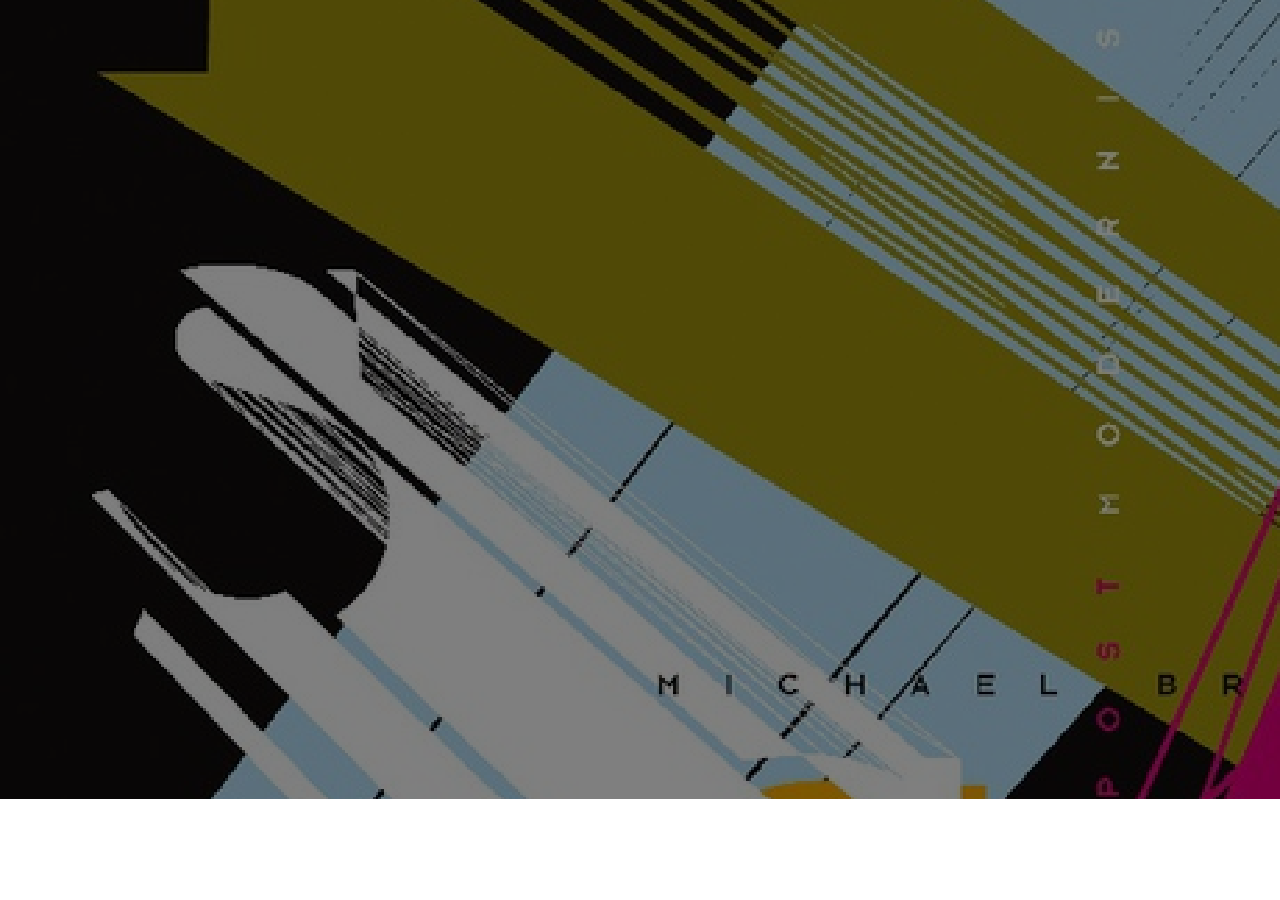
==== sub2.html @ 66ad979d "Add files via upload" ====
<!DOCTYPE html>
<html lang="ko">
<head>
    <meta charset="UTF-8">
    <meta http-equiv="X-UA-Compatible" content="IE=edge">
    <meta name="viewport" content="width=device-width, initial-scale=1.0">
    <title>Work</title>
    <link rel="stylesheet" href="./master.css">
</head>
<body>
    <div class="sub2 sub2_img">
    </div>
</body>
</html>
---- master.css ----
/* html 기본요소 reset */
html, body, div, img {
    margin: 0;
    padding: 0;
    border: 0;
    font-size: 100%;
    font: inherit;
    vertical-align: baseline;
}

.index1 {
    background-image:url(./img/index1.png);
    width: 100vw;
    height: 100vh;
    background-size: cover;
}
.title {
    font-family: 'Noto Sans KR', sans-serif;
    font-size: 150px;
    letter-spacing: -1px;
    font-weight: 400;
    line-height: 500px;
    text-align: center;
    color: white;
}

.photos {
    padding: 0 370px;
    display: flex;
    justify-content: space-evenly;
}

.photos > a:hover {
    transform: scale(1.2);
}

.photos > a > img {
    transition: 0.85s;
    width: 80%;
}


/*--sub1 html--*/
.sub1{
    width: 100%;
    
}

.sub1_img{
    height: 799px;
    background-image: url('img/sub1.png');background-size: cover;
}

/*--sub2 html--*/
.sub2{
    width: 100%;
    
}

.sub2_img{
    height: 799px;
    background-image: url('img/sub2.png');background-size: cover;
}

/*--sub3 html--*/
.sub3{
    width: 100%;
    
}

.sub3_img{
    height: 799px;
    background-image: url('img/sub3.png');background-size: cover;
}
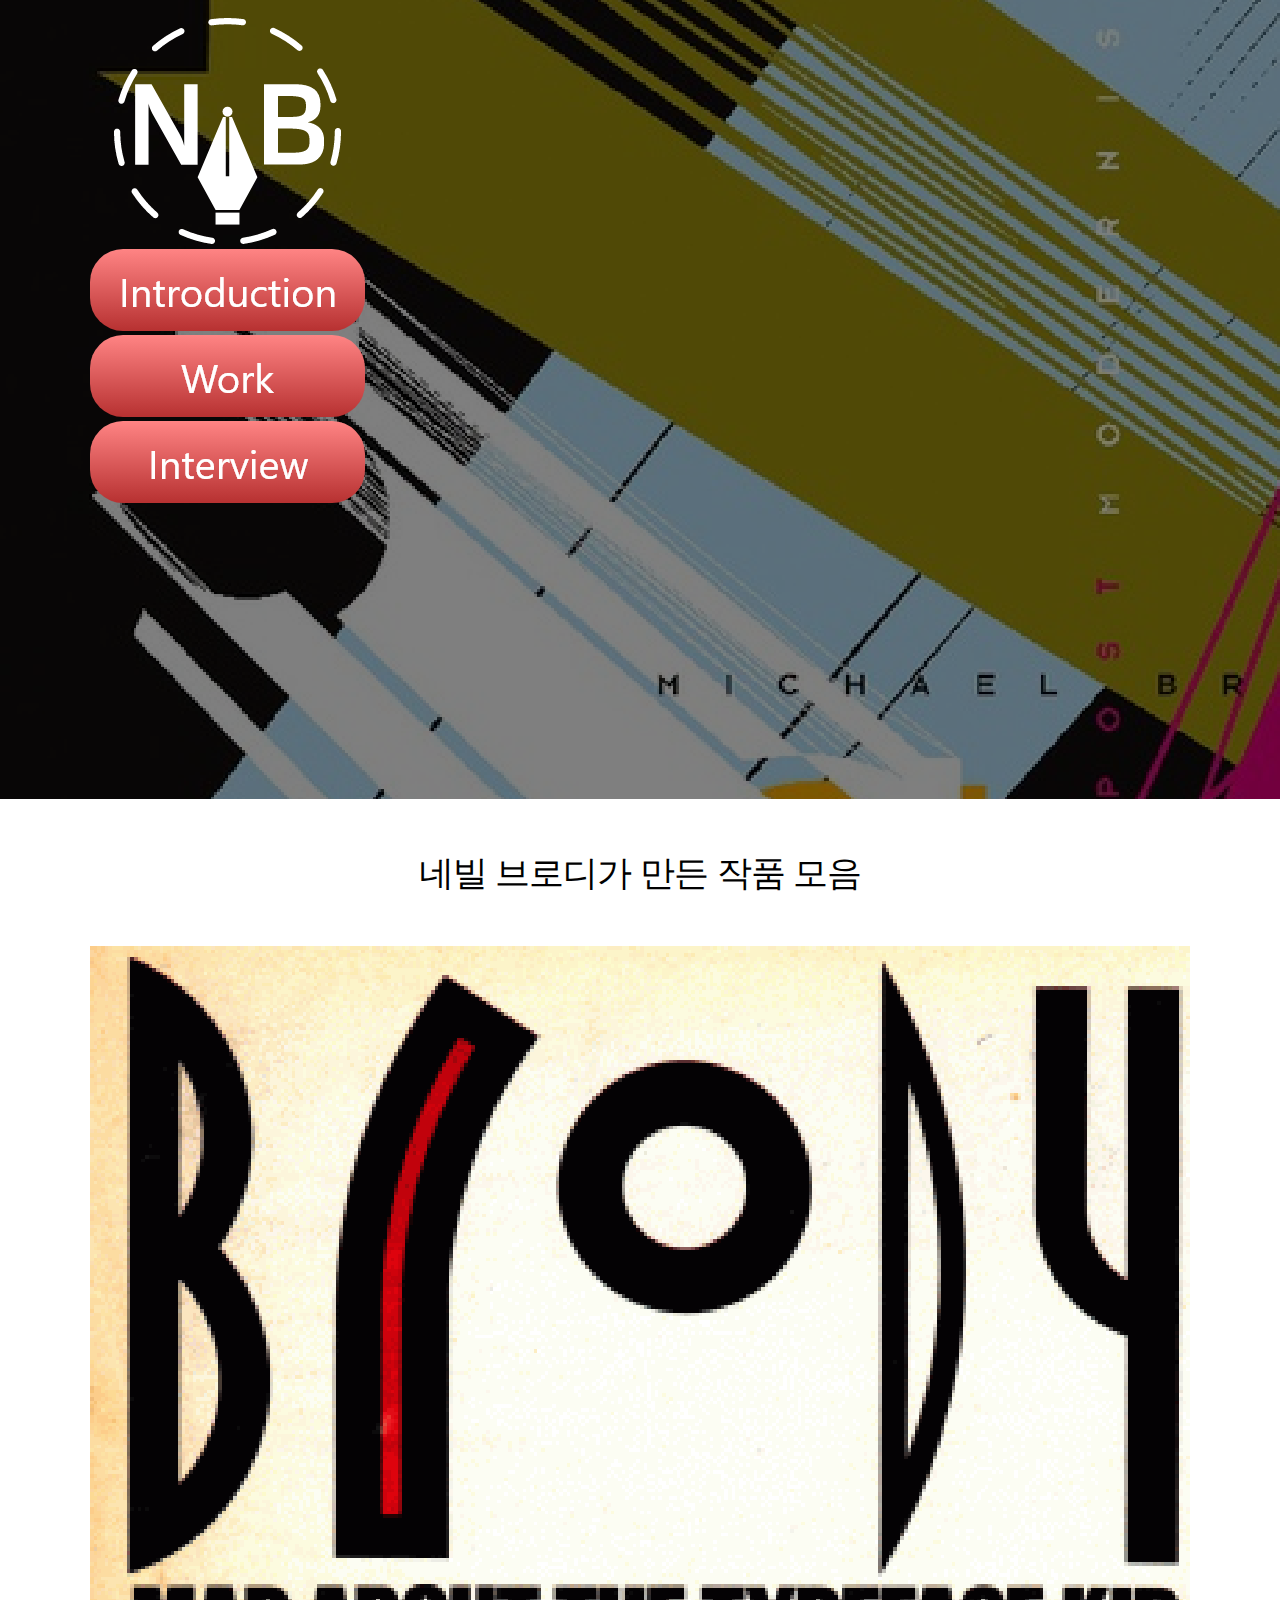
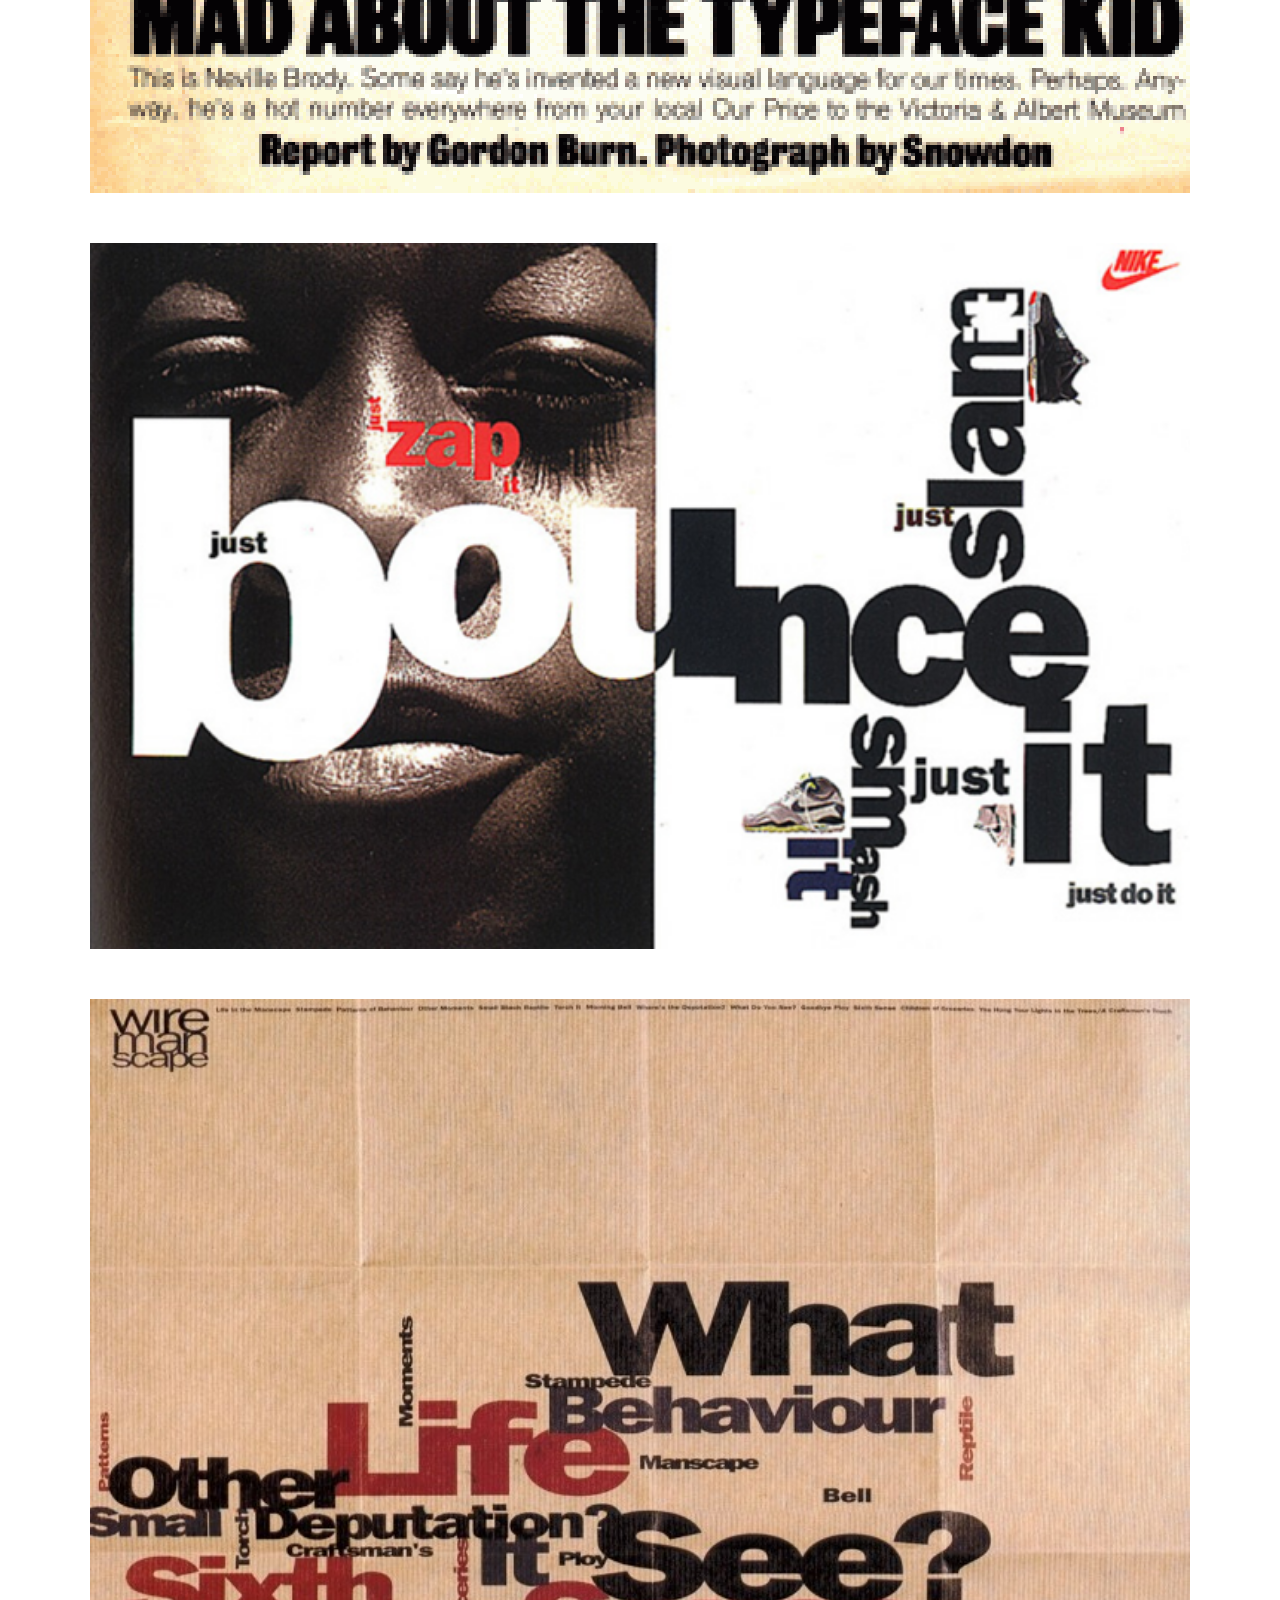
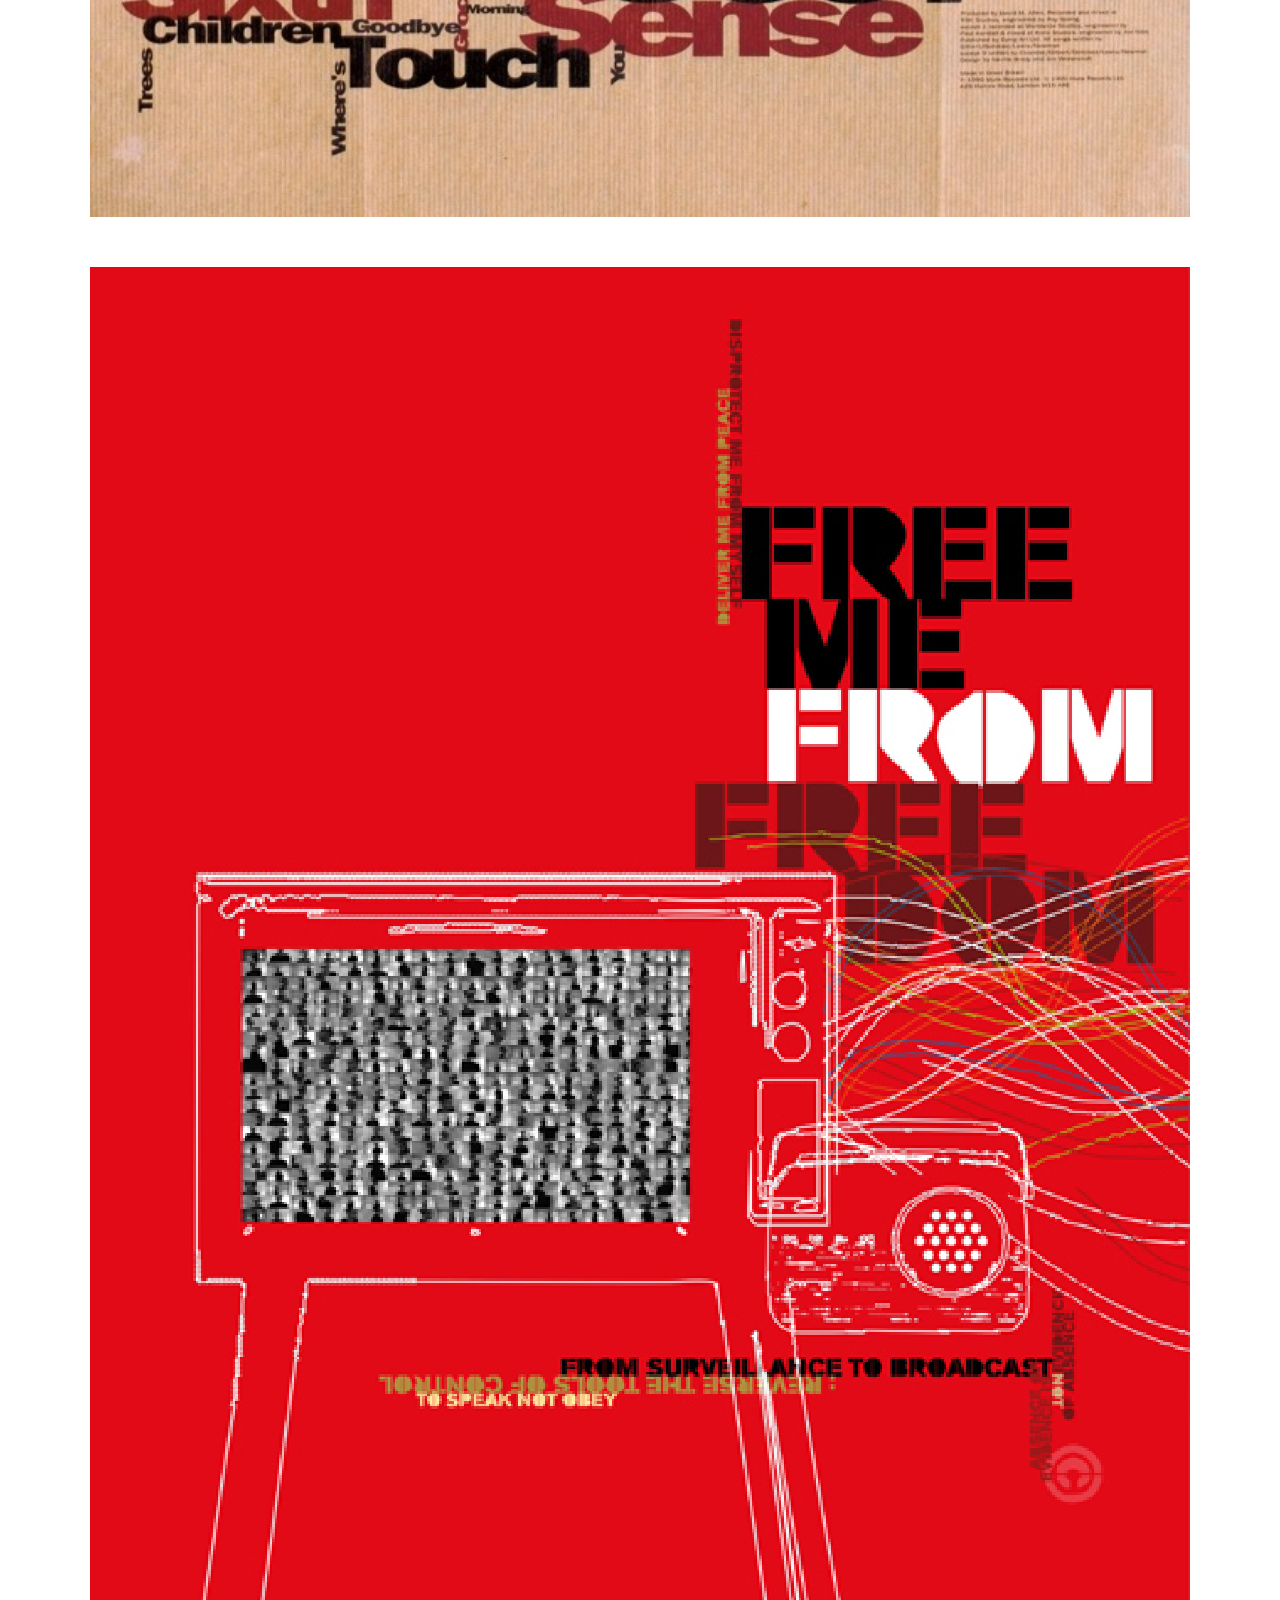
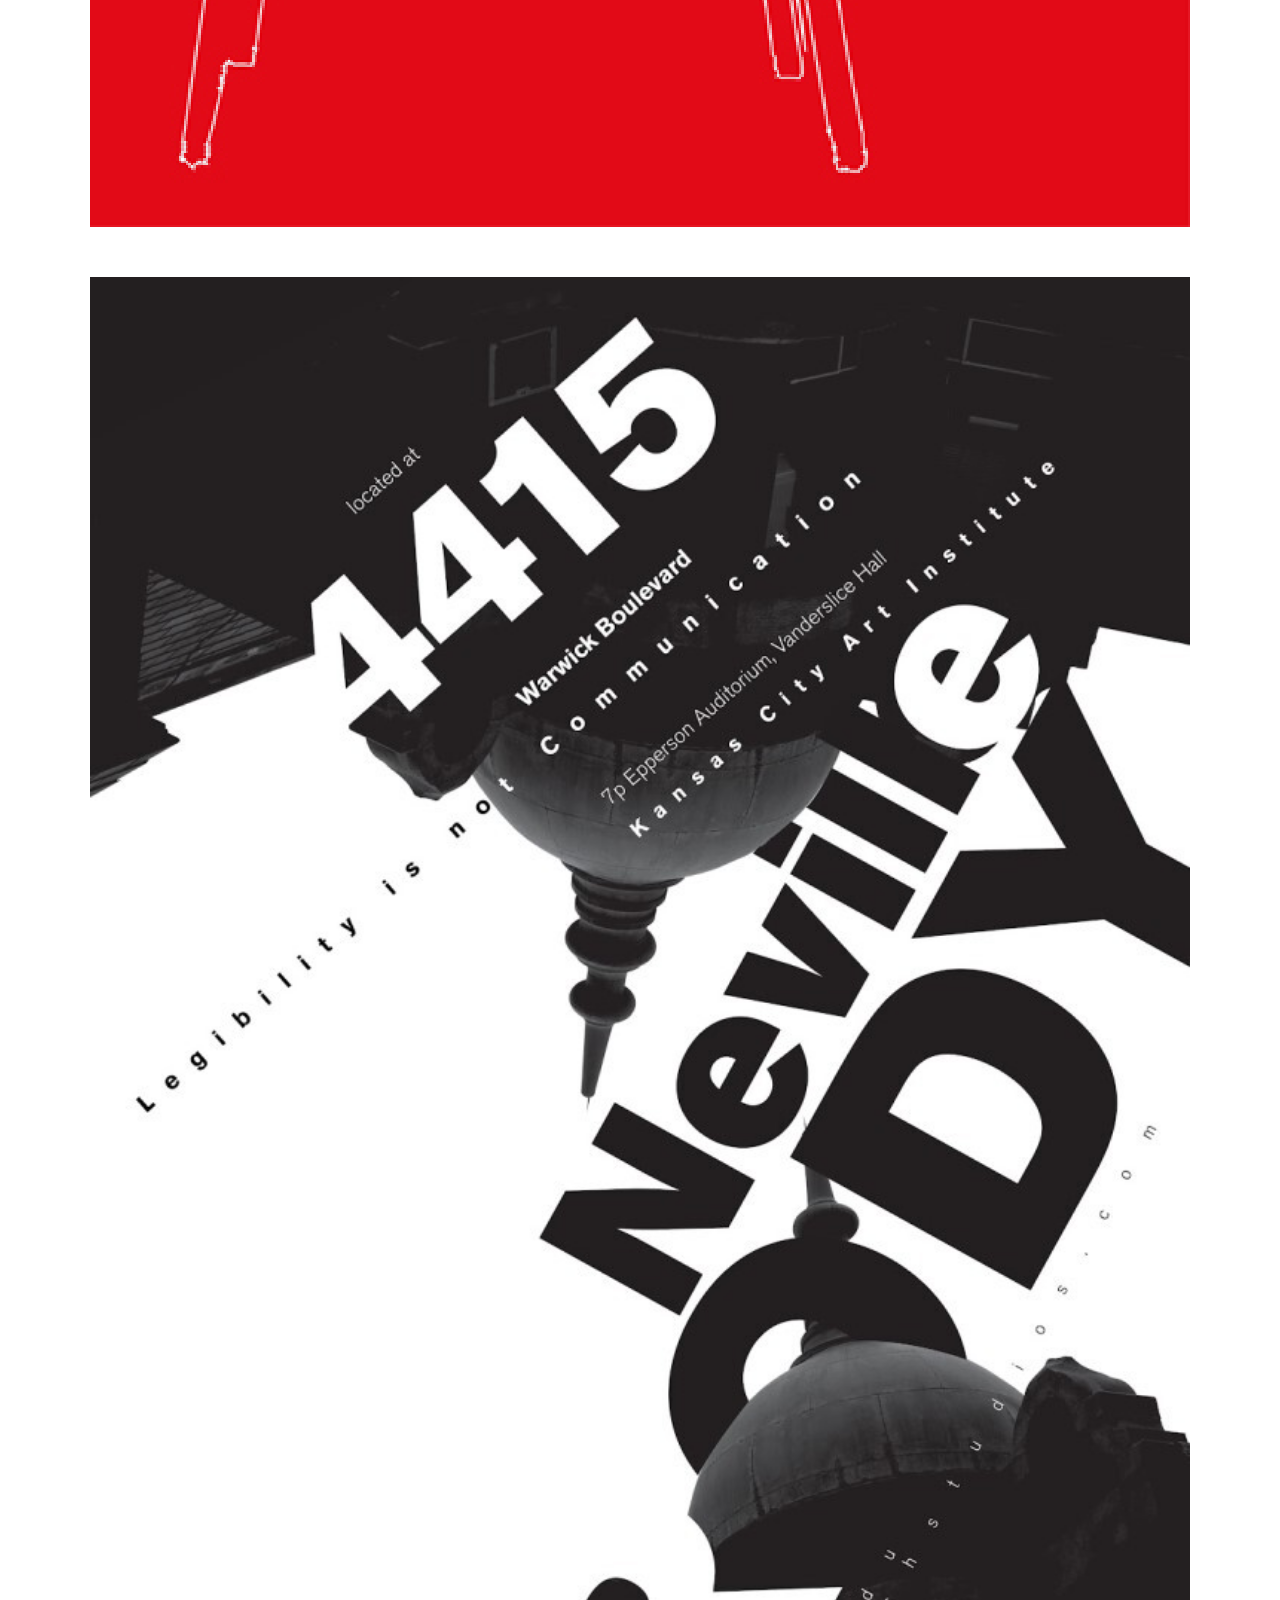
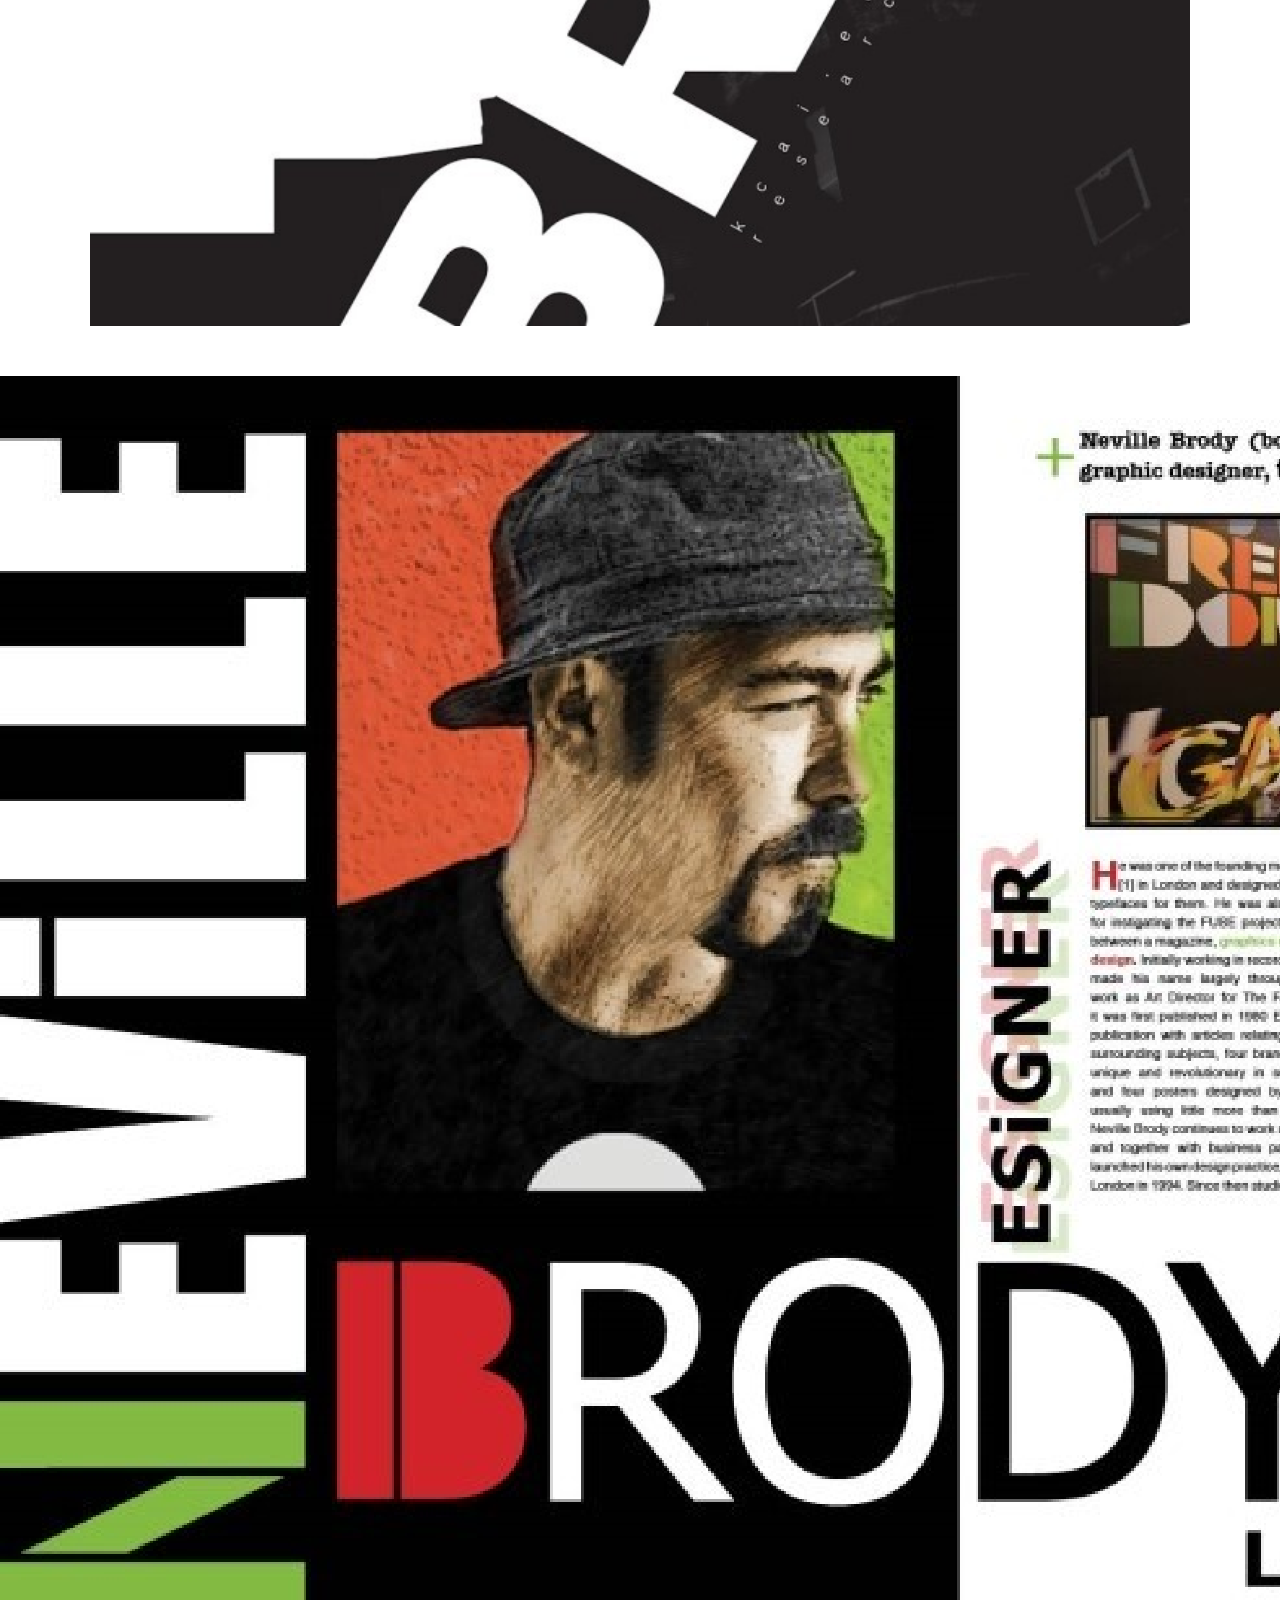
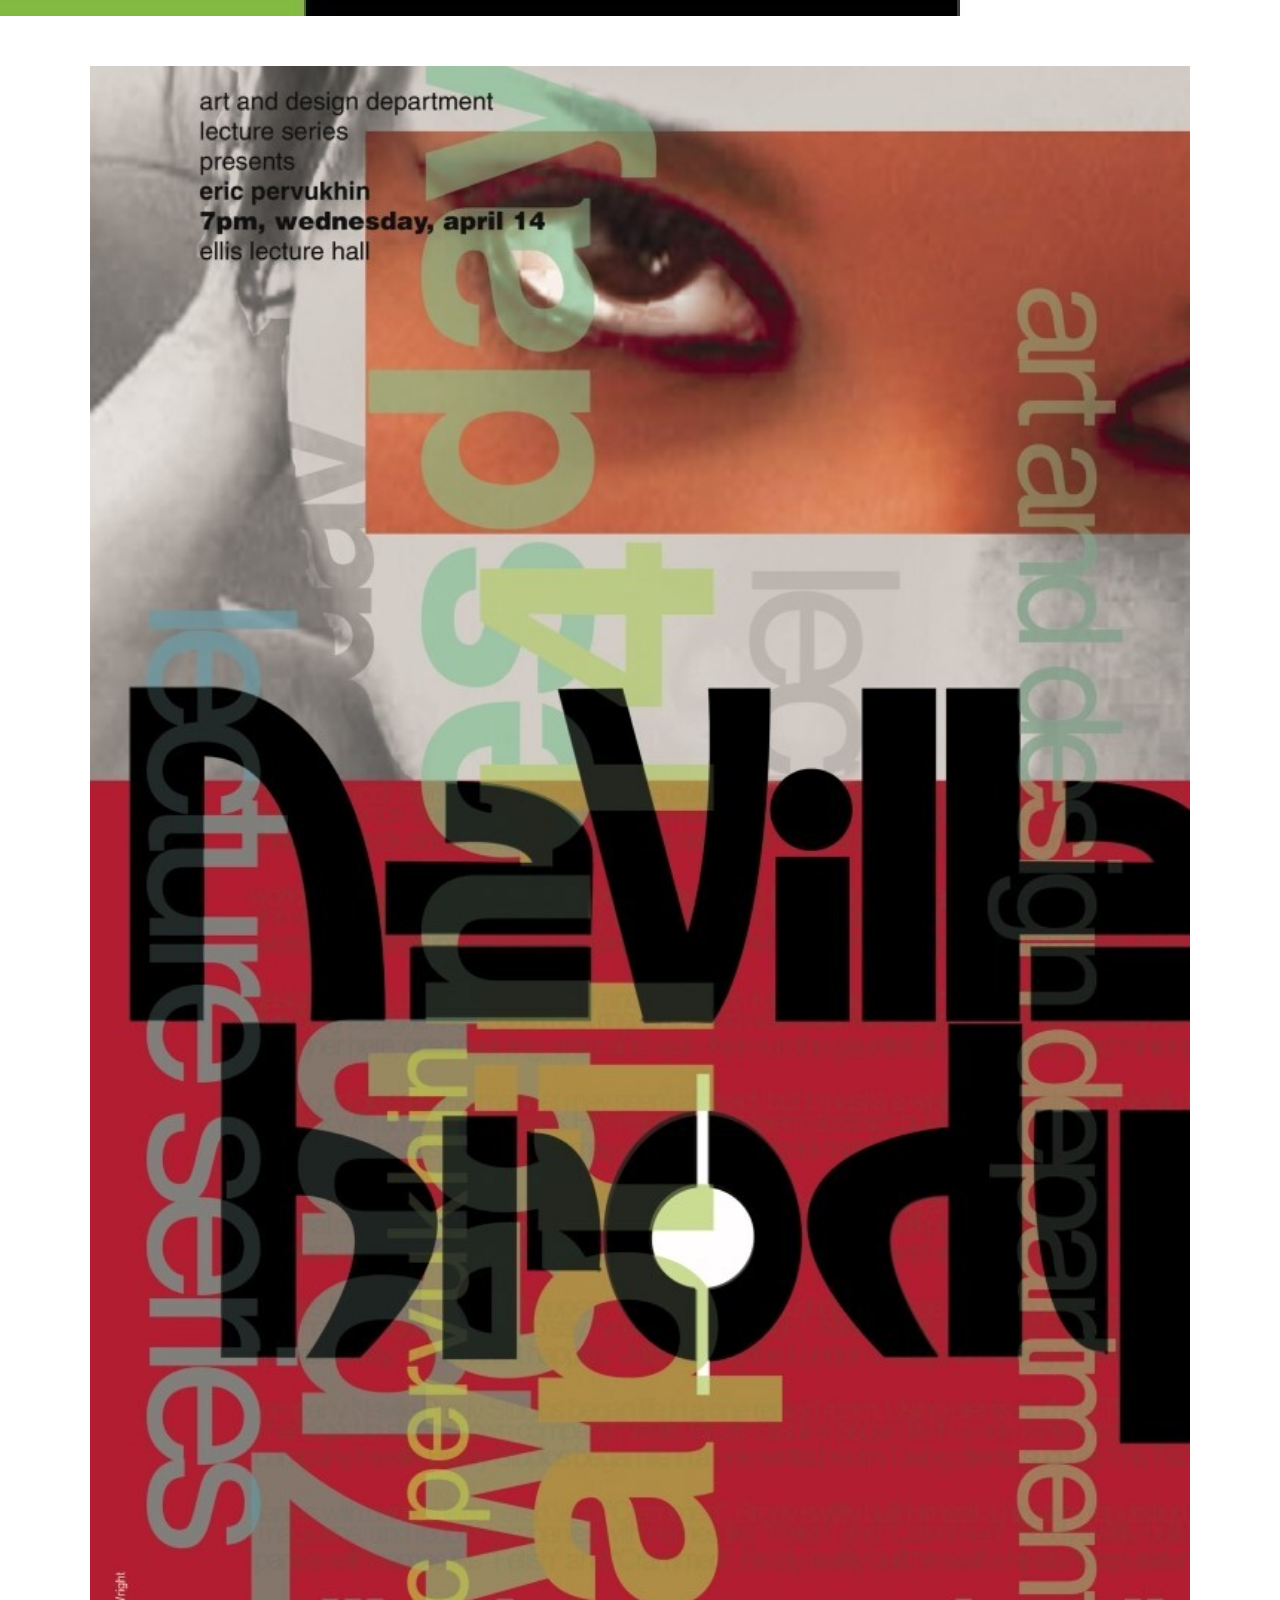
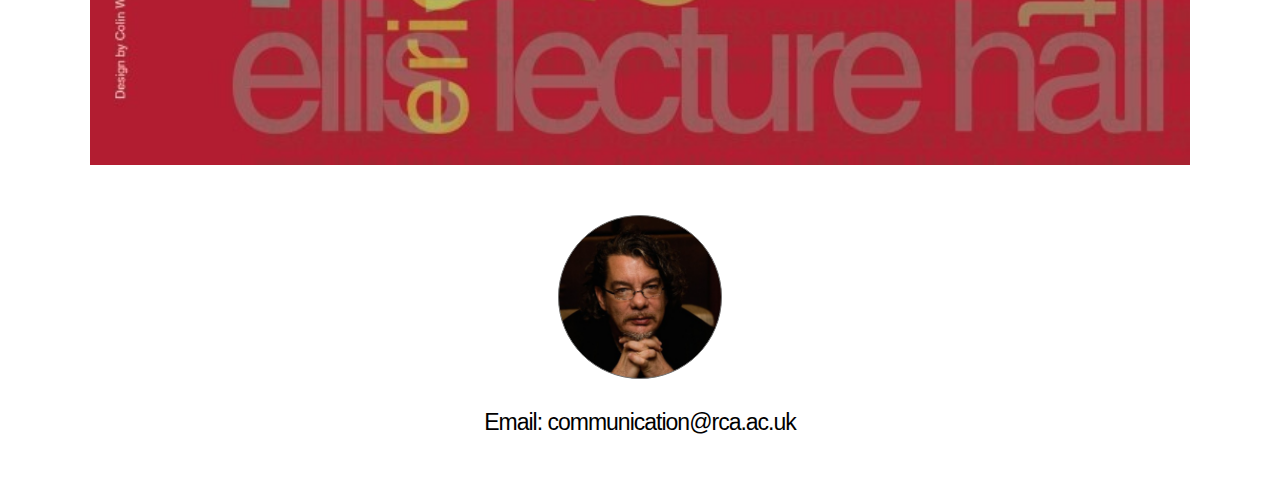
==== commit 7aceeffd: "Add files via upload" ====
--- a/sub2.html
+++ b/sub2.html
@@ -8,7 +8,32 @@
     <link rel="stylesheet" href="./master.css">
 </head>
 <body>
-    <div class="sub2 sub2_img">
+    <div class="sub2_1 sub2_img">
+        <nav class="wrap">
+                <br>
+                <div class="nav1"><a href="index.html"><img src="img/nav1.png"></a></div>
+                <div class="nav2"><a href="sub1.html"><img src="img/nav2.png"></a></div>
+                <div class="nav3"><a href="sub2.html"><img src="img/nav3.png"></a></div>
+                <div class="nav4"><a href="sub3.html"><img src="img/nav4.png"></a></div>
+    </nav>
+    </div>
+    <div class="wrap2">
+        <div class="sub11">
+            네빌 브로디가 만든 작품 모음
+    </div>
+    <div class="sub12"></div>
+    <div class="sub13"></div>
+    <div class="sub14"></div>
+    <div class="sub15"></div>
+    <div class="sub16"></div>
+    </div>
+        <div class="sub17"></div>
+    <div class="wrap3">
+    <div class="sub18"></div>
+    <div class="profile"></div>
+        <div class="profile2">
+            Email: communication@rca.ac.uk
+        </div>
     </div>
 </body>
 </html>--- a/master.css
+++ b/master.css
@@ -39,9 +39,14 @@
     width: 80%;
 }
 
+/*--페이지 정렬--*/
+.wrap{
+    width: 1100px;
+    margin: 0 auto;
+}
 
 /*--sub1 html--*/
-.sub1{
+.sub1_1{
     width: 100%;
     
 }
@@ -51,8 +56,133 @@
     background-image: url('img/sub1.png');background-size: cover;
 }
 
+/*--내용 sub1--*/
+.wrap2{
+    width: 1100px;
+    margin: 0 auto;
+}
+
+.sub1{
+    font-family: 'Noto Sans KR', sans-serif;
+    font-size: 23px;
+    letter-spacing: -1px;
+    font-weight: 400;
+    line-height: 47px;
+    margin-top: 50px;
+    margin-bottom: 50px;
+}
+
+.sub2{
+    font-family: 'Noto Sans KR', sans-serif;
+    font-size: 50px;
+    letter-spacing: -1px;
+    font-weight: 400;
+    line-height: 47px;
+    margin-top: 50px;
+}
+
+.sub3{
+    font-family: 'Noto Sans KR', sans-serif;
+    font-size: 23px;
+    letter-spacing: -1px;
+    font-weight: 400;
+    line-height: 47px;
+    margin-top: 20px;
+    margin-bottom: 50px;
+}
+
+.sub4{
+    background-image:url(img/1.png);
+    width: 1100px;
+    height: 780px;
+    margin: 0 auto;
+    margin-top: 50px;
+    margin-bottom: 50px;
+}
+
+.sub5{
+    font-family: 'Noto Sans KR', sans-serif;
+    font-size: 23px;
+    letter-spacing: -1px;
+    font-weight: 400;
+    line-height: 47px;
+    margin-bottom: 50px;
+}
+
+.sub6{
+    background-image:url(img/2.png);
+    width: 1100px;
+    height: 688px;
+    margin: 0 auto;
+    margin-top: 50px;
+    margin-bottom: 50px;
+}
+
+.sub7{
+    font-family: 'Noto Sans KR', sans-serif;
+    font-size: 23px;
+    letter-spacing: -1px;
+    font-weight: 400;
+    line-height: 47px;
+    margin-bottom: 50px;
+}
+
+.sub8{
+    background-image:url(img/3.png);
+    width: 1100px;
+    height: 733px;
+    margin: 0 auto;
+    margin-top: 50px;
+    margin-bottom: 50px;
+}
+
+.sub9{
+    font-family: 'Noto Sans KR', sans-serif;
+    font-size: 23px;
+    letter-spacing: -1px;
+    font-weight: 400;
+    line-height: 47px;
+    margin-bottom: 50px;
+}
+
+.sub10{
+    background-image:url(img/4.png);
+    width: 577px;
+    height: 804px;
+    margin: 0 auto;
+    margin-top: 50px;
+    margin-bottom: 50px;
+}
+
+.sub110{
+    font-family: 'Noto Sans KR', sans-serif;
+    font-size: 23px;
+    letter-spacing: -1px;
+    font-weight: 400;
+    line-height: 47px;
+    margin-bottom: 50px;
+}
+/*--logo--*/
+.profile{
+    background-image:url(img/Neville\ Brody\ profile.png);
+    width: 164px;
+    height: 164px;
+    margin: 0 auto;
+    margin-top: 50px;
+    margin-bottom: 20px;
+}
+.profile2{
+    font-family: 'Noto Sans KR', sans-serif;
+    font-size: 23px;
+    letter-spacing: -1px;
+    font-weight: 400;
+    line-height: 47px;
+    margin-bottom: 50px;
+    text-align: center;
+}
+
 /*--sub2 html--*/
-.sub2{
+.sub2_1{
     width: 100%;
     
 }
@@ -62,8 +192,88 @@
     background-image: url('img/sub2.png');background-size: cover;
 }
 
+.sub11{
+    font-family: 'Noto Sans KR', sans-serif;
+    font-size: 35px;
+    letter-spacing: -1px;
+    font-weight: 400;
+    line-height: 47px;
+    margin-top: 50px;
+    margin-bottom: 50px;
+    text-align: center;
+}
+
+.sub12{
+    background-image:url(img/5.png);
+    width: 1100px;
+    height: 847px;
+    margin: 0 auto;
+    margin-top: 50px;
+    margin-bottom: 50px;
+}
+
+.sub13{
+    background-image:url(img/6.png);
+    width: 1100px;
+    height: 706px;
+    margin: 0 auto;
+    margin-top: 50px;
+    margin-bottom: 50px;
+}
+
+.sub14{
+    background-image:url(img/7.png);
+    width: 1100px;
+    height: 818px;
+    margin: 0 auto;
+    margin-top: 50px;
+    margin-bottom: 50px;
+}
+
+.sub15{
+    background-image:url(img/8.png);
+    width: 1100px;
+    height: 1560px;
+    margin: 0 auto;
+    margin-top: 50px;
+    margin-bottom: 50px;
+}
+
+.sub16{
+    background-image:url(img/9.png);
+    width: 1100px;
+    height: 1649px;
+    margin: 0 auto;
+    margin-top: 50px;
+    margin-bottom: 50px;
+}
+
+.sub17{
+    background-image:url(img/10.png);
+    width: 1920px;
+    height: 1240px;
+    margin: 0 auto;
+    margin-top: 50px;
+    margin-bottom: 50px;
+}
+
+.sub18{
+    background-image:url(img/11.png);
+    width: 1100px;
+    height: 1699px;
+    margin: 0 auto;
+    margin-top: 50px;
+    margin-bottom: 50px;
+}
+
+/*--페이지 정렬--*/
+.wrap3{
+    width: 1100px;
+    margin: 0 auto;
+}
+
 /*--sub3 html--*/
-.sub3{
+.sub3_1{
     width: 100%;
     
 }
@@ -71,4 +281,94 @@
 .sub3_img{
     height: 799px;
     background-image: url('img/sub3.png');background-size: cover;
+}
+
+.sub21{
+    font-family: 'Noto Sans KR', sans-serif;
+    font-size: 50px;
+    letter-spacing: -1px;
+    font-weight: 400;
+    line-height: 47px;
+    margin-top: 50px;
+}
+
+.sub22{
+    font-family: 'Noto Sans KR', sans-serif;
+    font-size: 23px;
+    letter-spacing: -1px;
+    font-weight: 400;
+    line-height: 47px;
+    margin-top: 50px;
+}
+
+.sub23{
+    background-image:url(img/12.png);
+    width: 800px;
+    height: 1200px;
+    margin: 0 auto;
+    margin-top: 50px;
+    margin-bottom: 50px;
+}
+
+.sub24{
+    font-family: 'Noto Sans KR', sans-serif;
+    font-size: 23px;
+    letter-spacing: -1px;
+    font-weight: 400;
+    line-height: 47px;
+    margin-top: 50px;
+}
+
+.sub25{
+    background-image:url(img/13.png);
+    width: 1100px;
+    height: 765px;
+    margin: 0 auto;
+    margin-top: 50px;
+    margin-bottom: 50px;
+}
+
+.sub26{
+    font-family: 'Noto Sans KR', sans-serif;
+    font-size: 23px;
+    letter-spacing: -1px;
+    font-weight: 400;
+    line-height: 47px;
+    margin-top: 50px;
+}
+
+.sub27{
+    background-image:url(img/14.png);
+    width: 1100px;
+    height: 735px;
+    margin: 0 auto;
+    margin-top: 50px;
+    margin-bottom: 50px;
+}
+
+.sub28{
+    font-family: 'Noto Sans KR', sans-serif;
+    font-size: 23px;
+    letter-spacing: -1px;
+    font-weight: 400;
+    line-height: 47px;
+    margin-top: 50px;
+}
+
+.sub29{
+    background-image:url(img/15.png);
+    width: 1100px;
+    height: 1100px;
+    margin: 0 auto;
+    margin-top: 50px;
+    margin-bottom: 50px;
+}
+
+.sub30{
+    font-family: 'Noto Sans KR', sans-serif;
+    font-size: 23px;
+    letter-spacing: -1px;
+    font-weight: 400;
+    line-height: 47px;
+    margin-top: 50px;
 }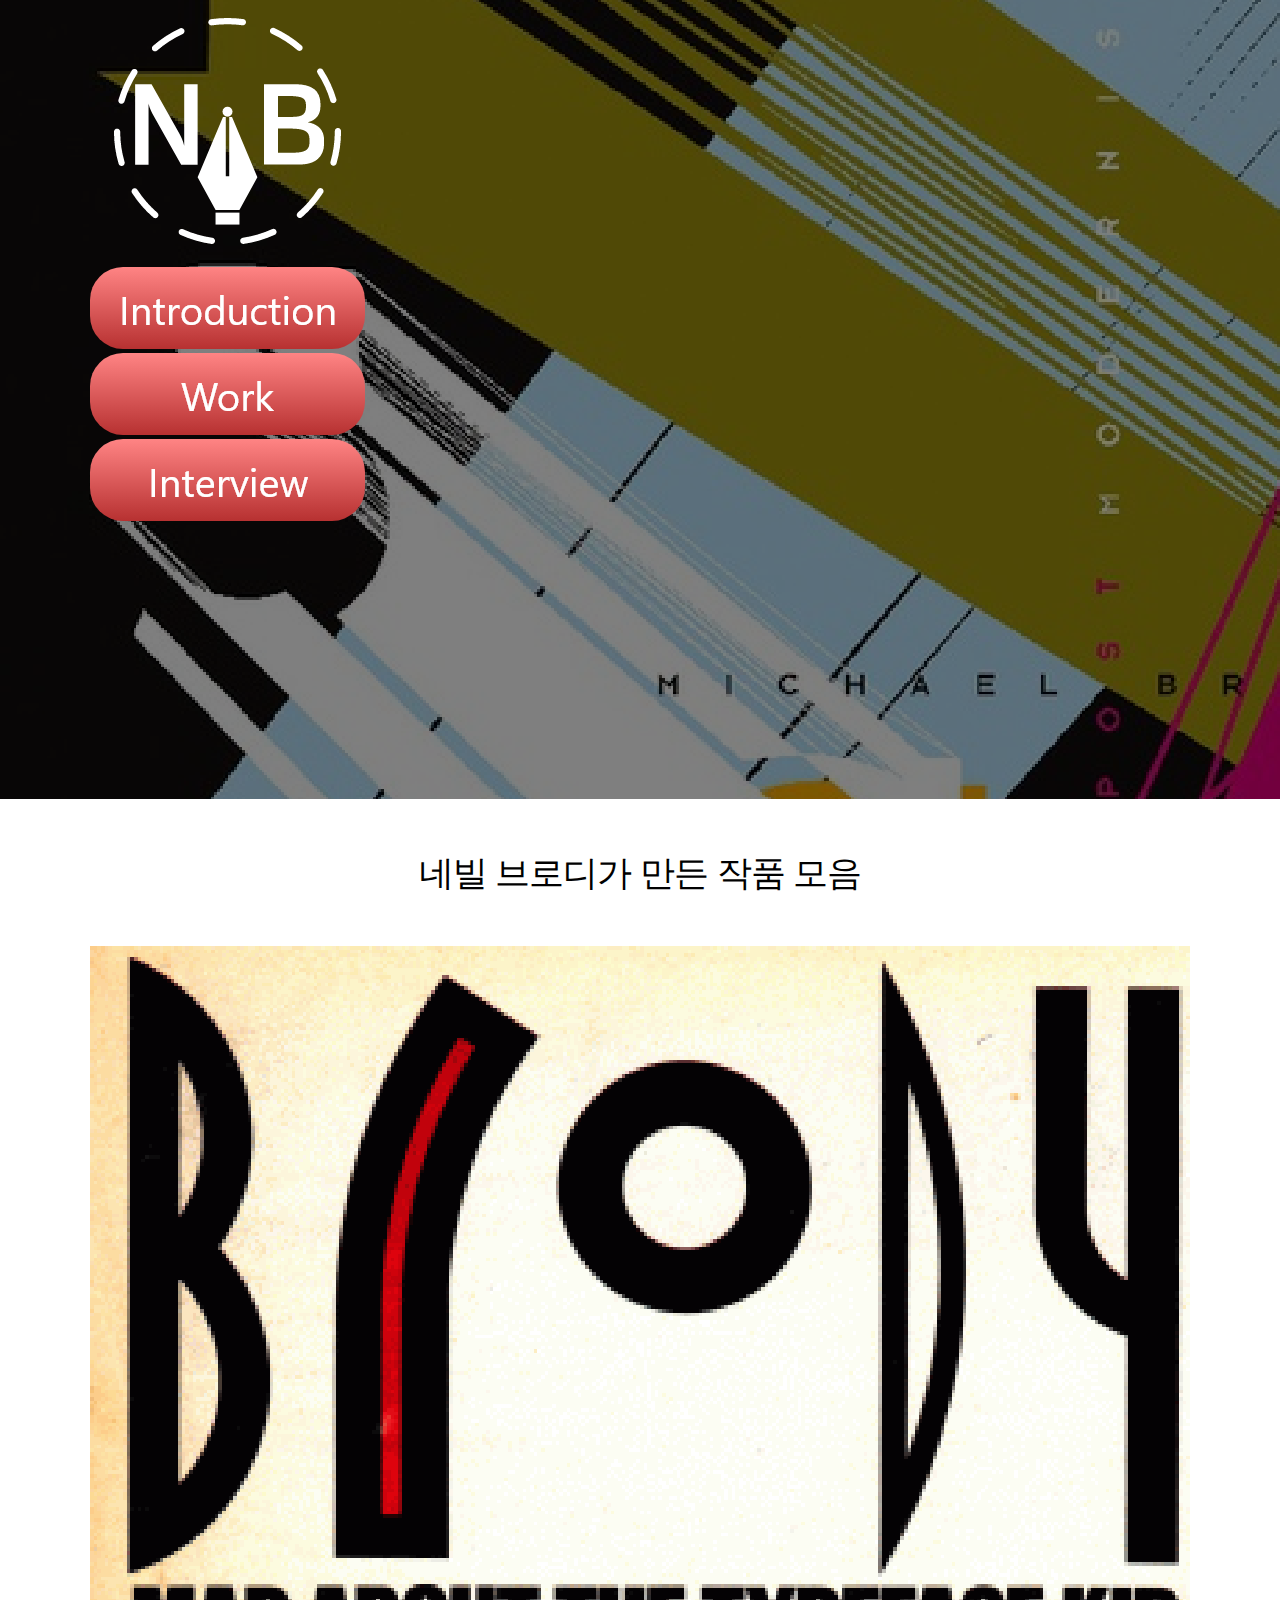
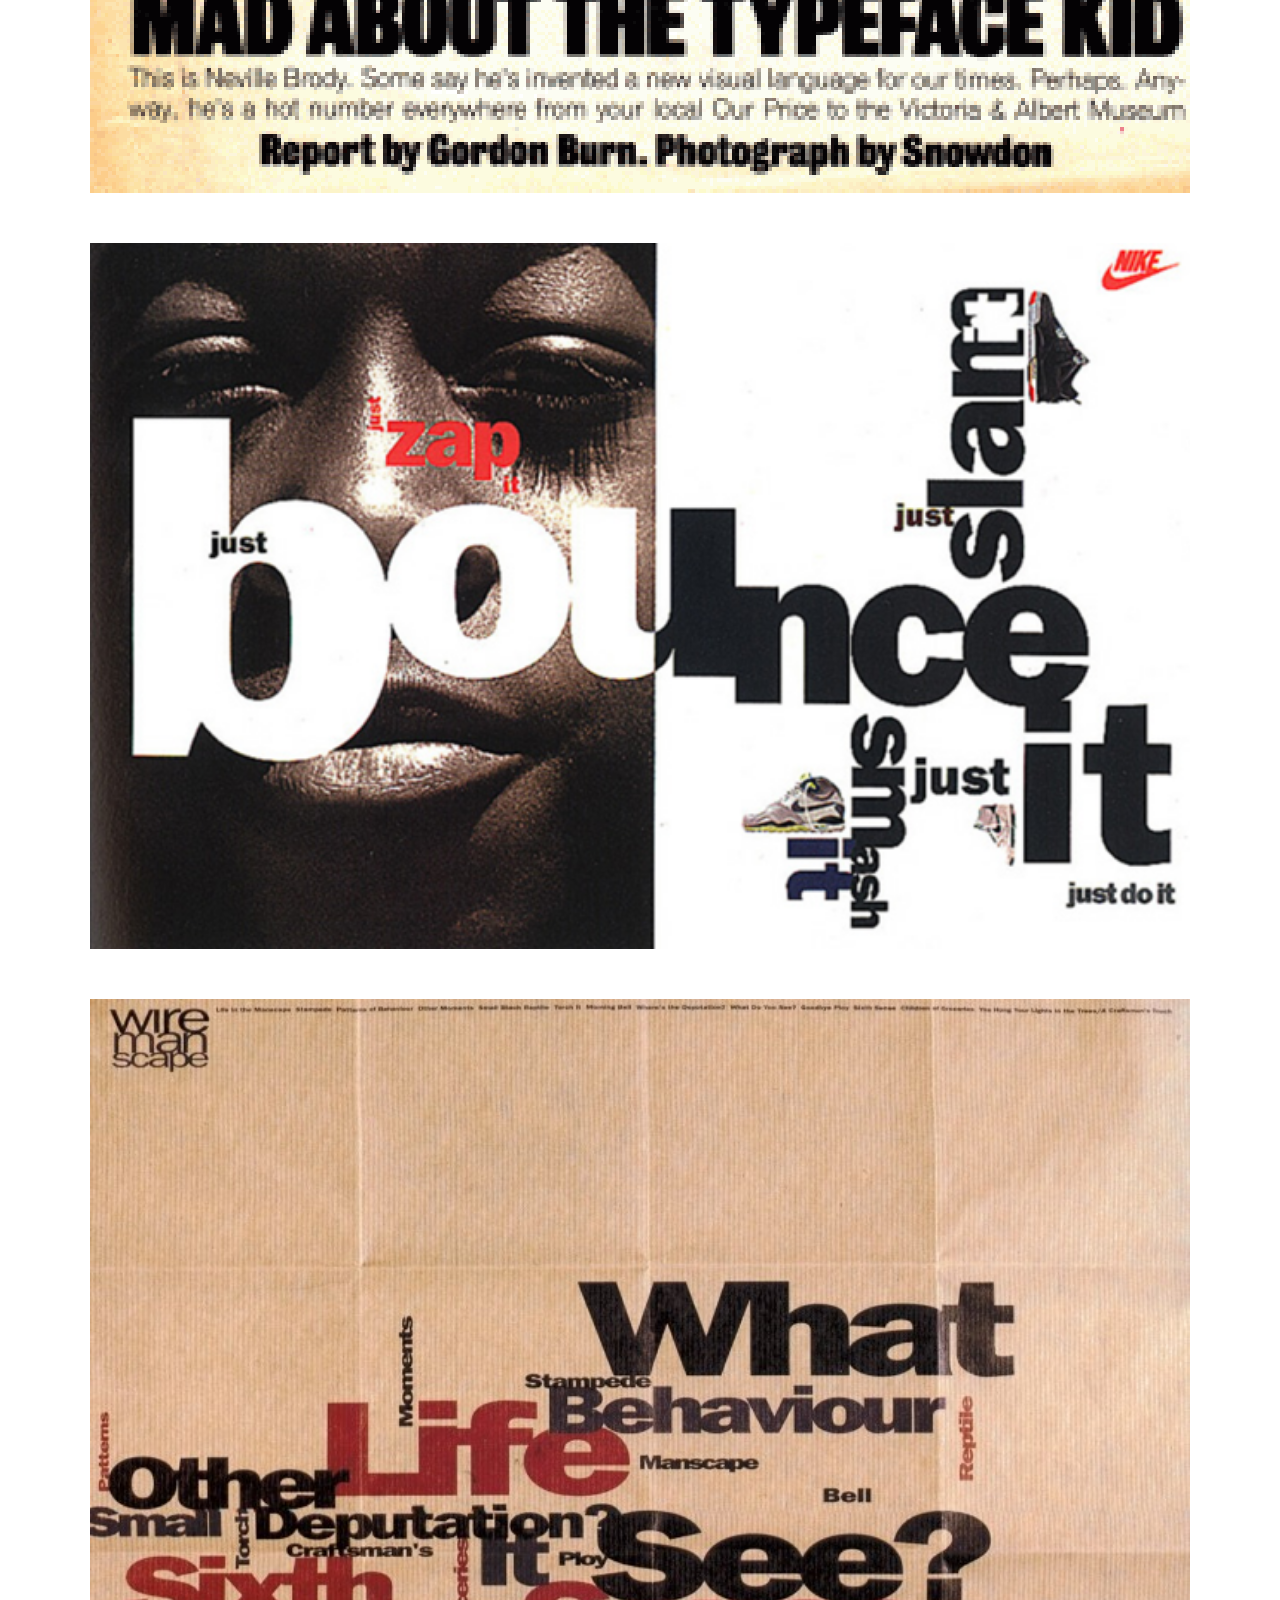
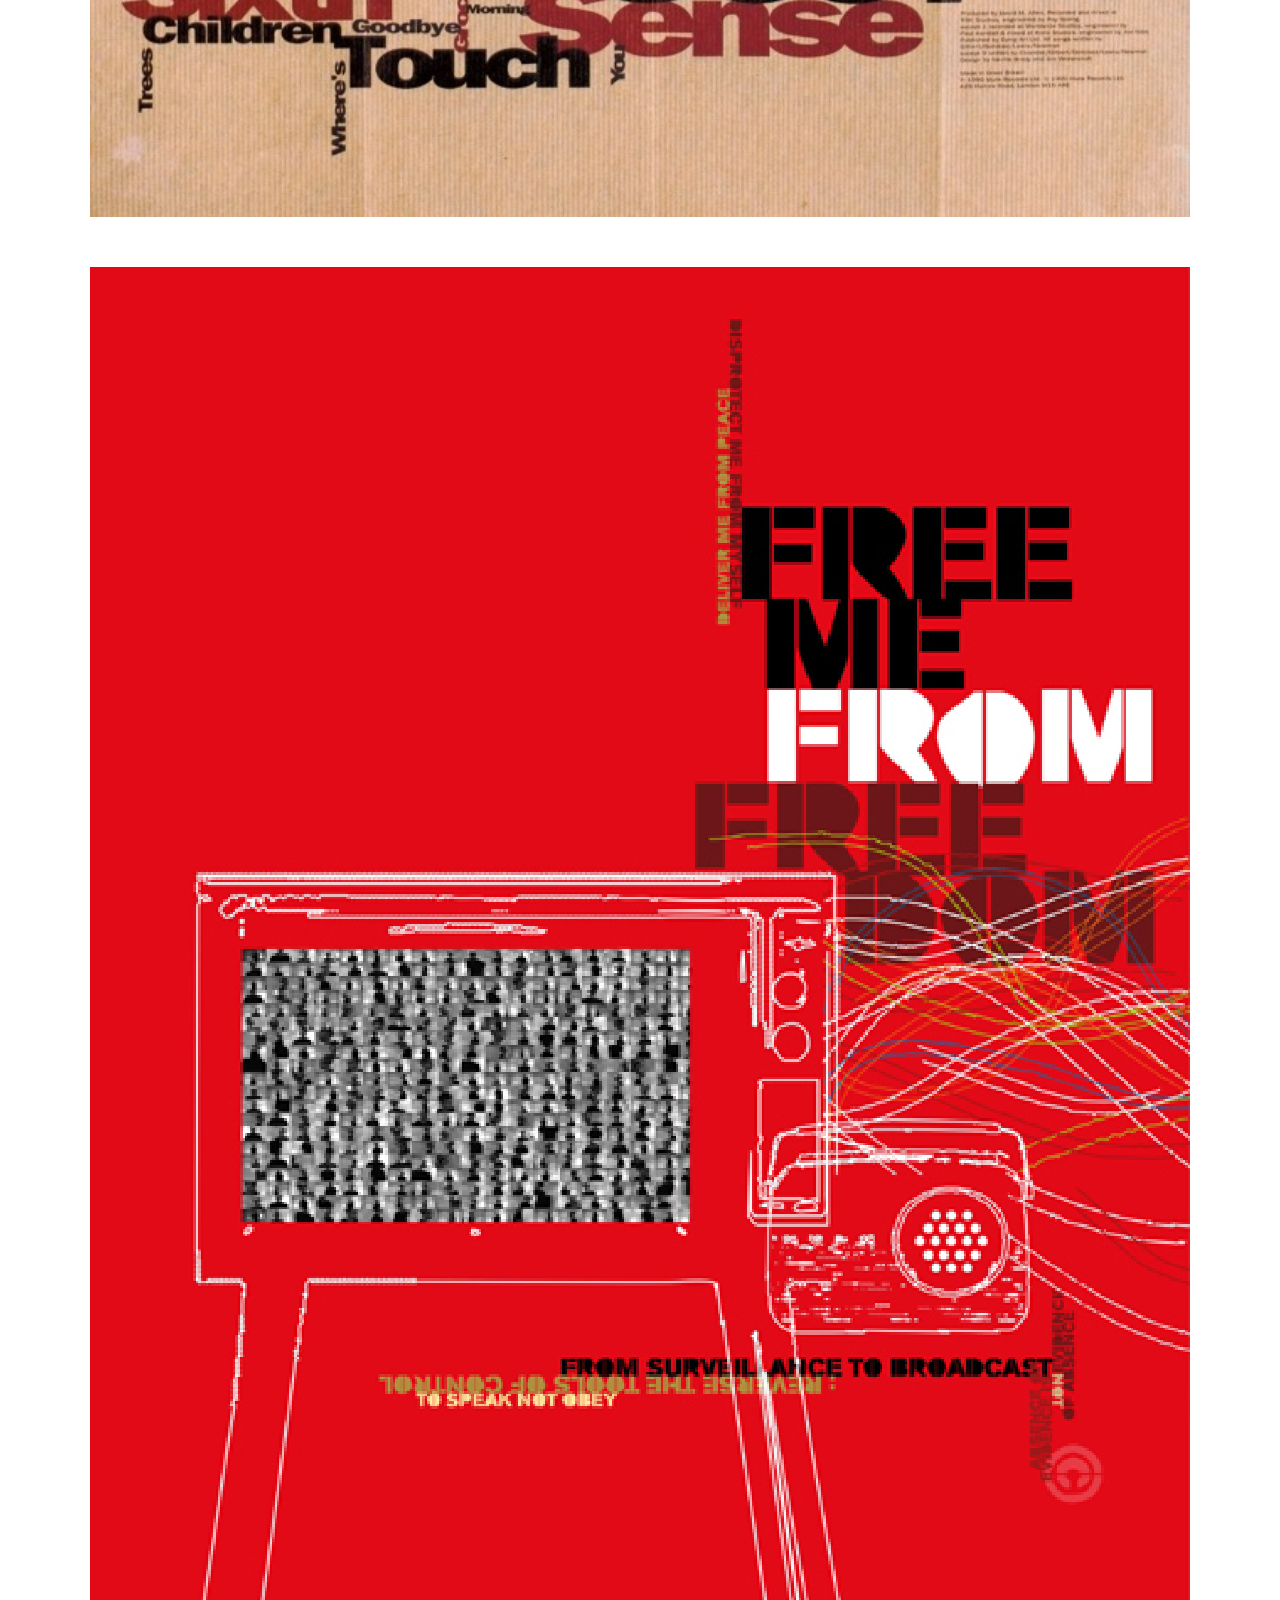
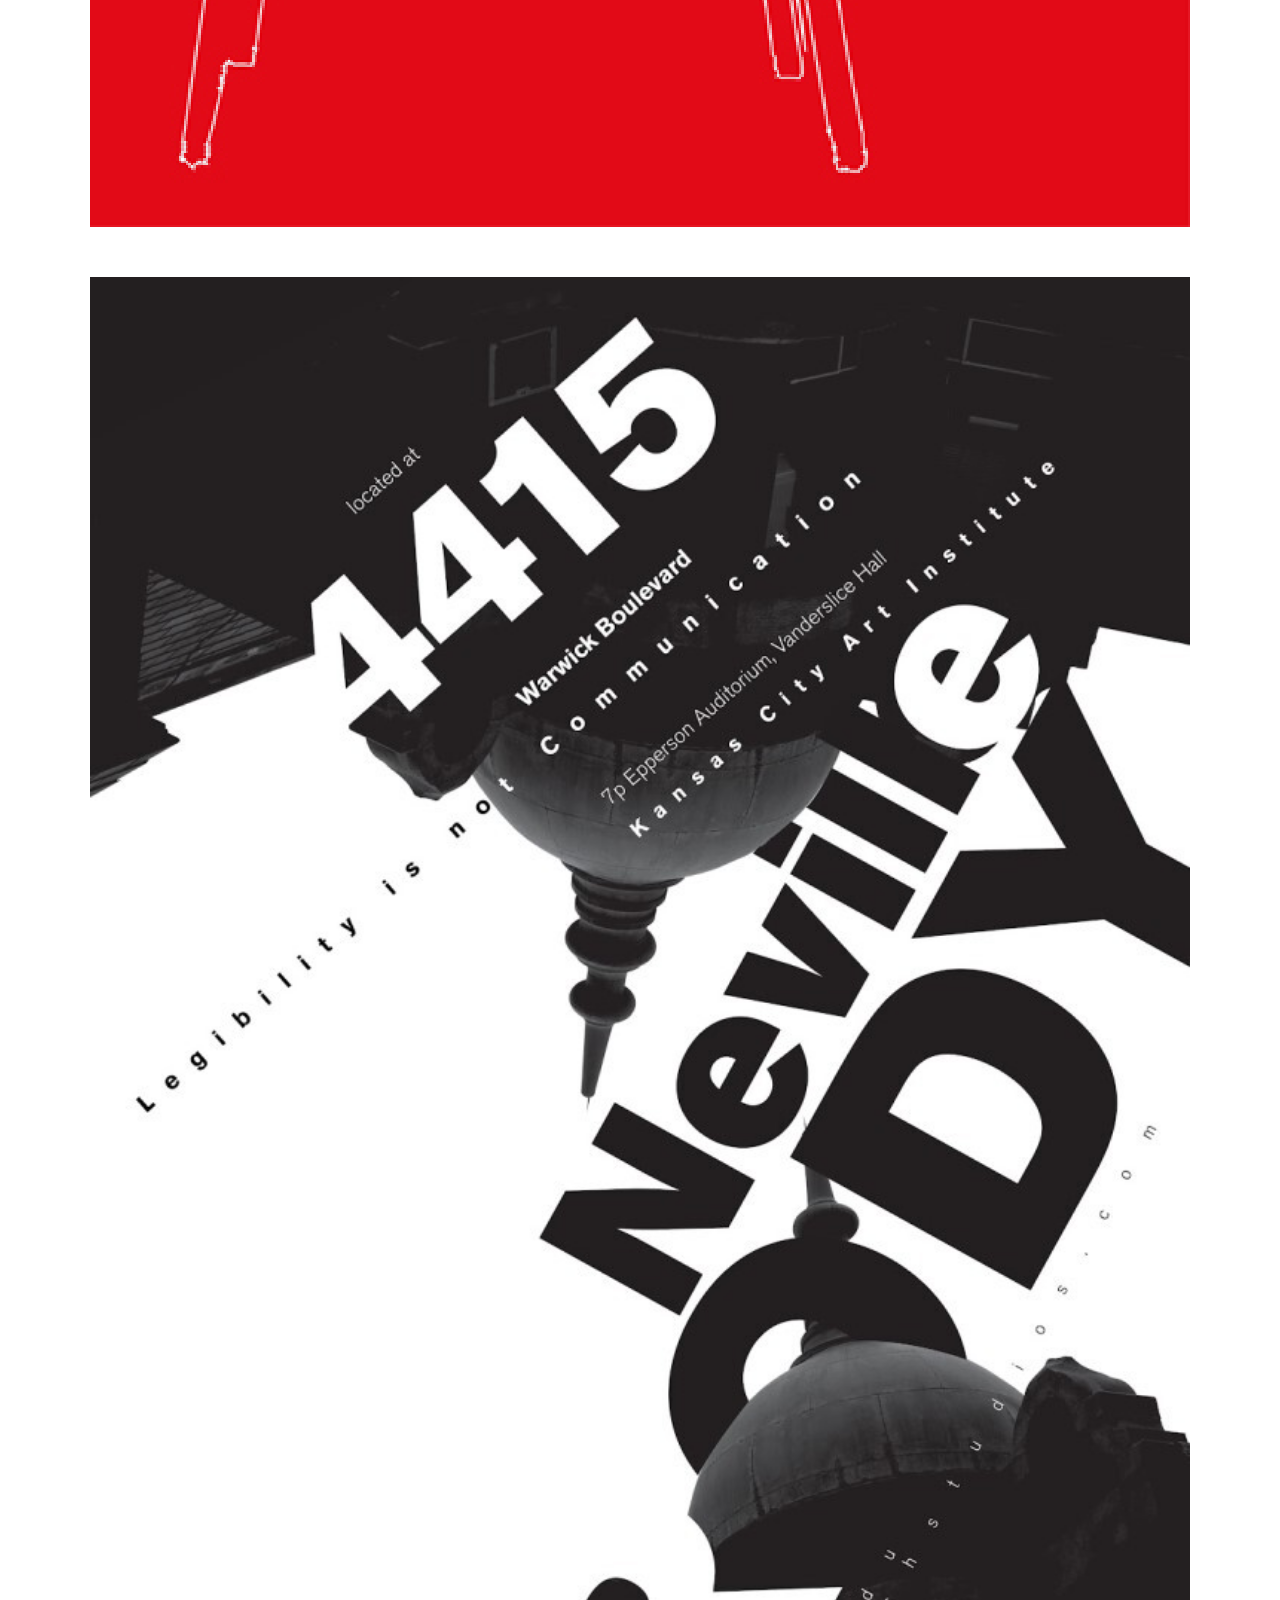
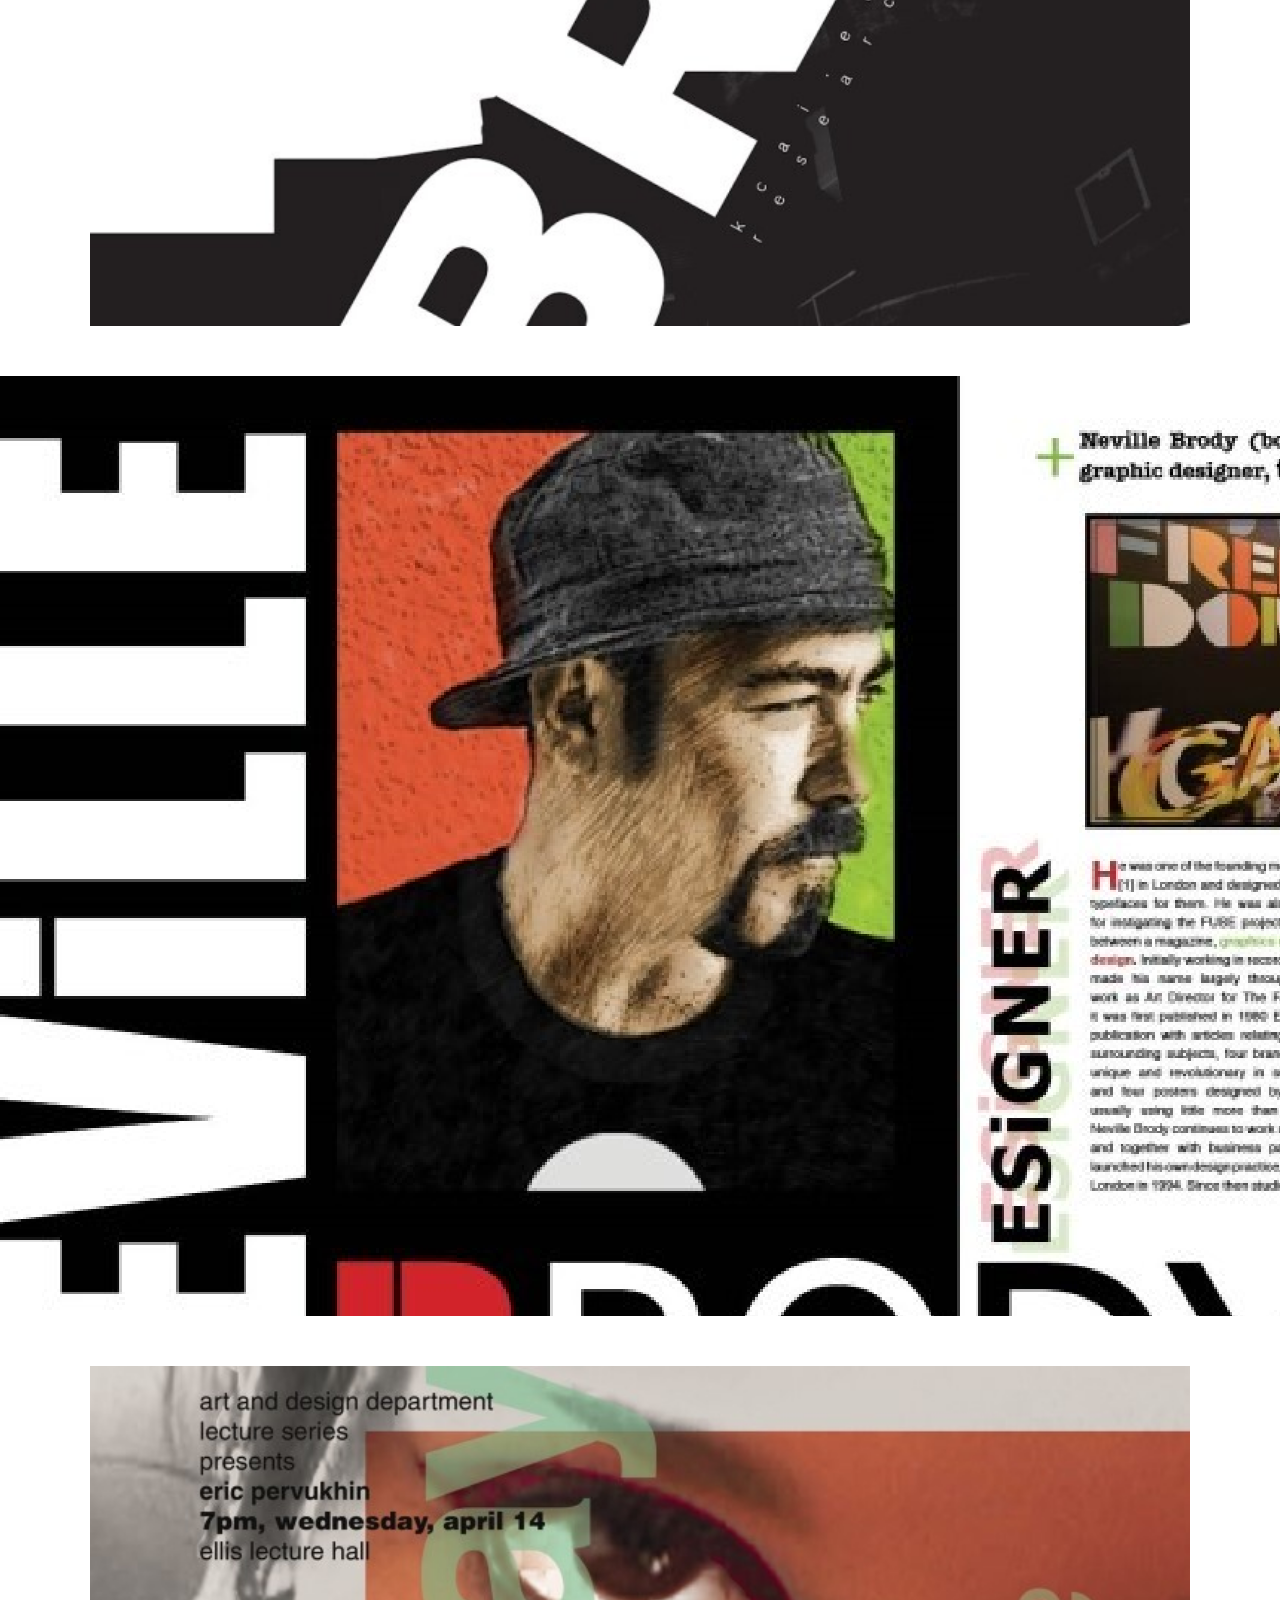
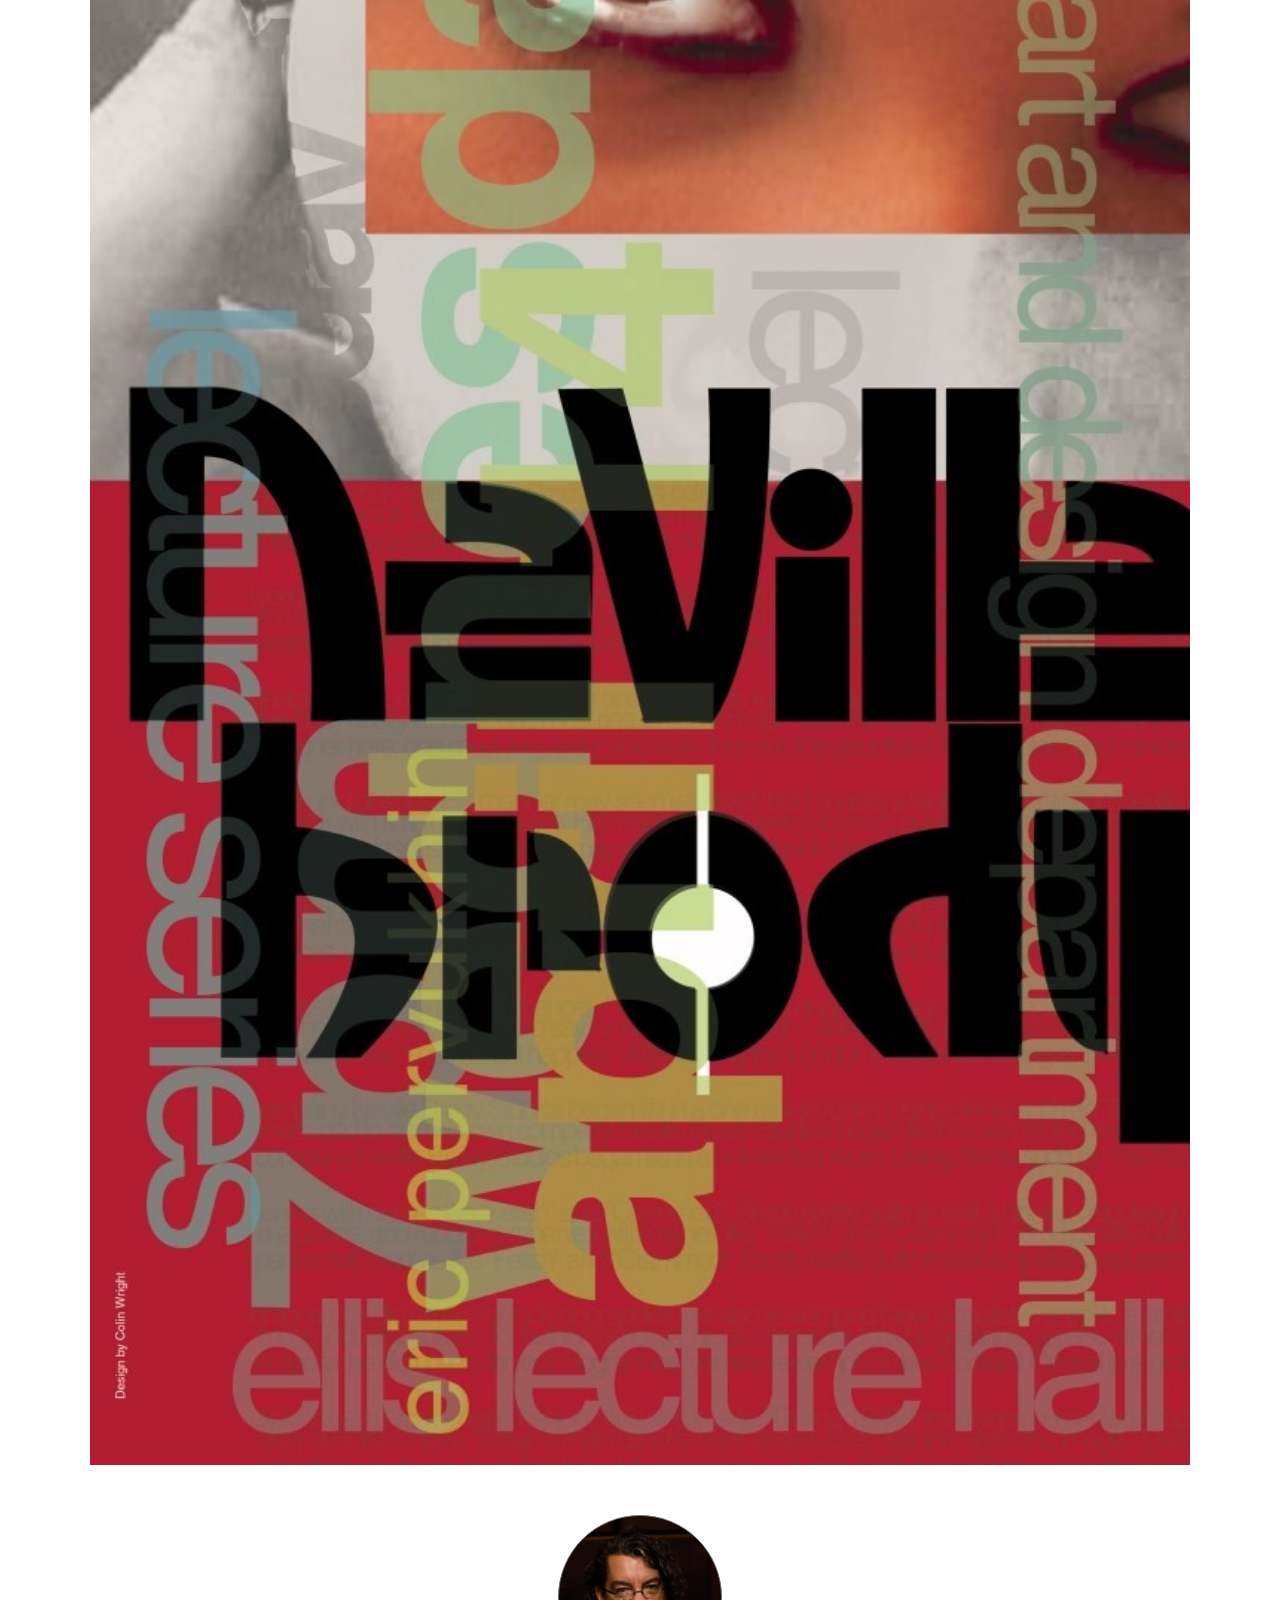
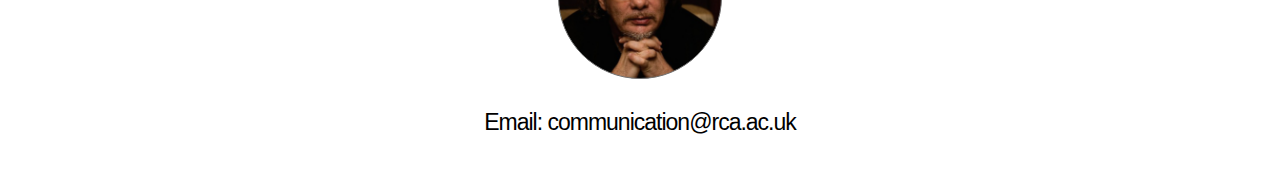
==== commit 48253c42: "Add files via upload" ====
--- a/sub2.html
+++ b/sub2.html
@@ -12,6 +12,7 @@
         <nav class="wrap">
                 <br>
                 <div class="nav1"><a href="index.html"><img src="img/nav1.png"></a></div>
+                <br>
                 <div class="nav2"><a href="sub1.html"><img src="img/nav2.png"></a></div>
                 <div class="nav3"><a href="sub2.html"><img src="img/nav3.png"></a></div>
                 <div class="nav4"><a href="sub3.html"><img src="img/nav4.png"></a></div>
--- a/master.css
+++ b/master.css
@@ -56,6 +56,10 @@
     background-image: url('img/sub1.png');background-size: cover;
 }
 
+small{
+    color: rgb(99, 99, 99);
+}
+
 /*--내용 sub1--*/
 .wrap2{
     width: 1100px;
@@ -79,6 +83,7 @@
     font-weight: 400;
     line-height: 47px;
     margin-top: 50px;
+    margin-bottom: 50px;
 }
 
 .sub3{
@@ -87,7 +92,7 @@
     letter-spacing: -1px;
     font-weight: 400;
     line-height: 47px;
-    margin-top: 20px;
+    margin-top: 50px;
     margin-bottom: 50px;
 }
 
@@ -250,8 +255,8 @@
 
 .sub17{
     background-image:url(img/10.png);
-    width: 1920px;
-    height: 1240px;
+    width: 1520px;
+    height: 940px;
     margin: 0 auto;
     margin-top: 50px;
     margin-bottom: 50px;
